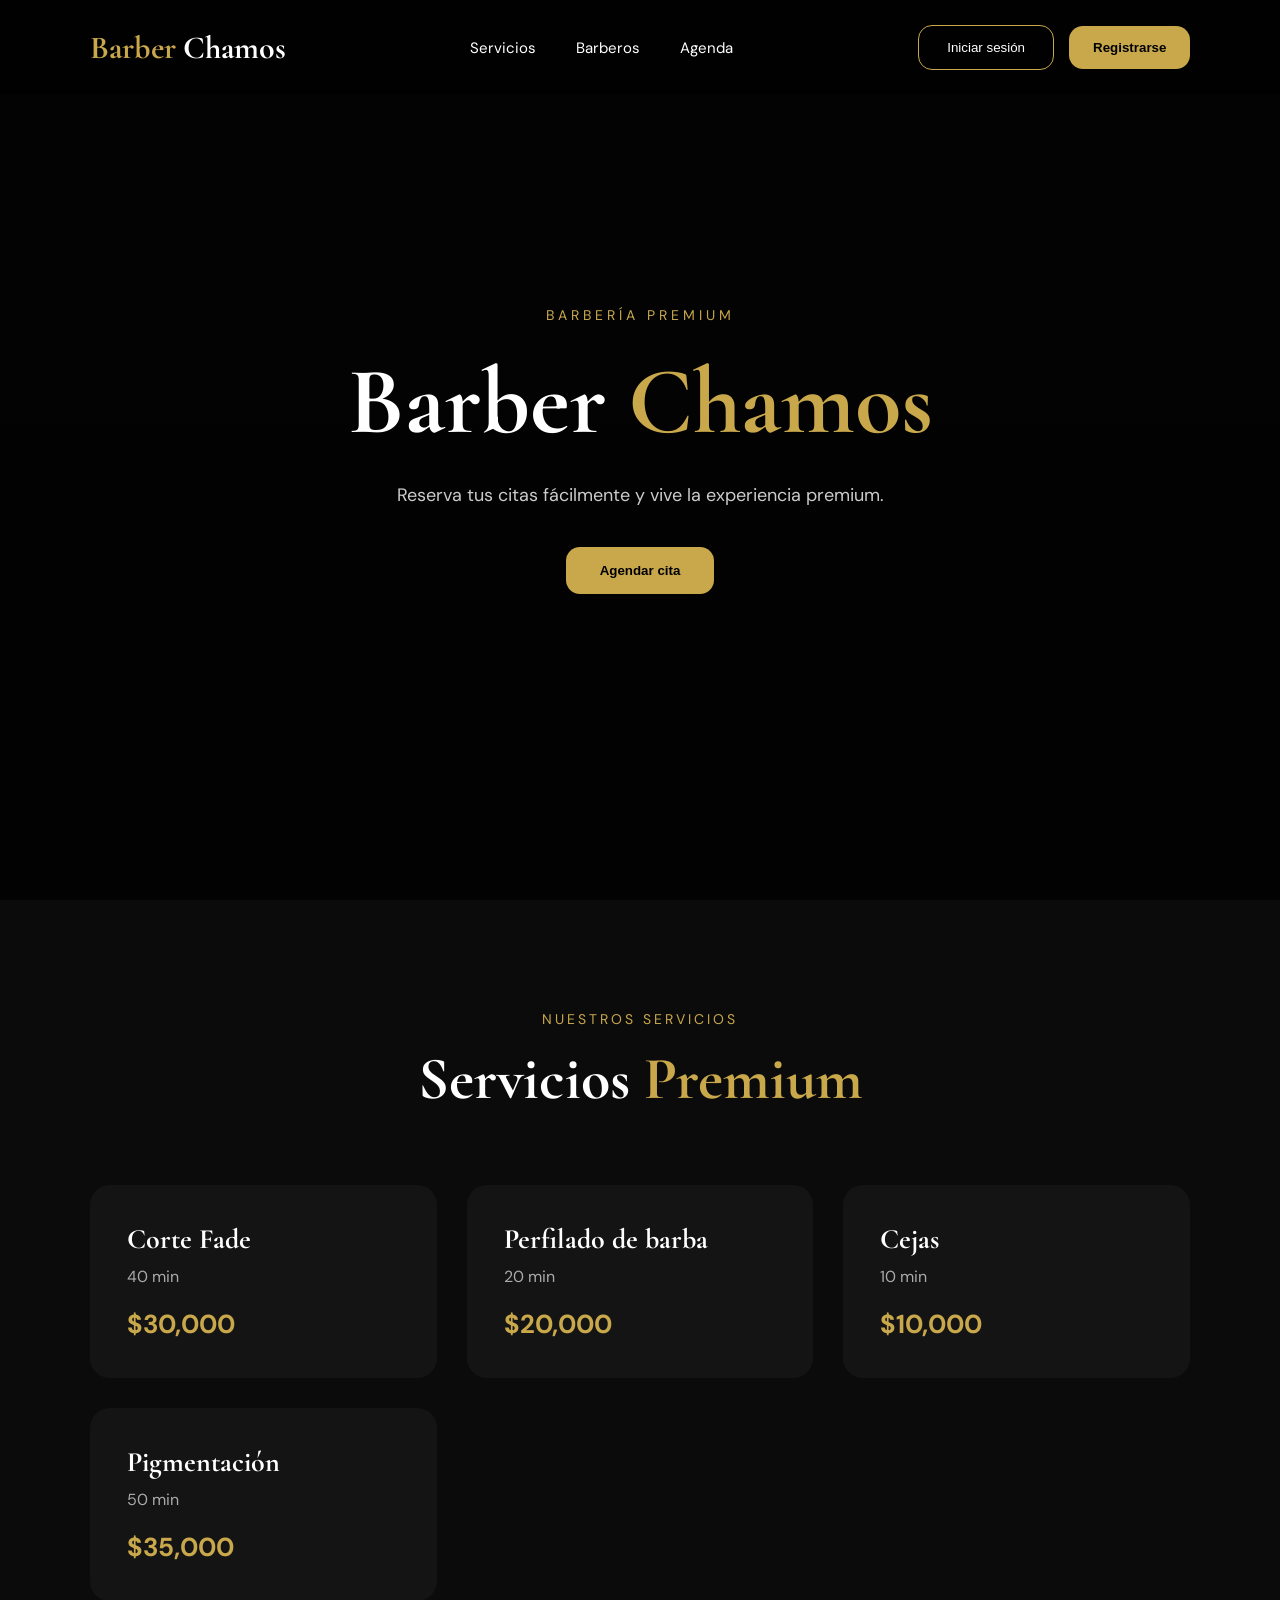
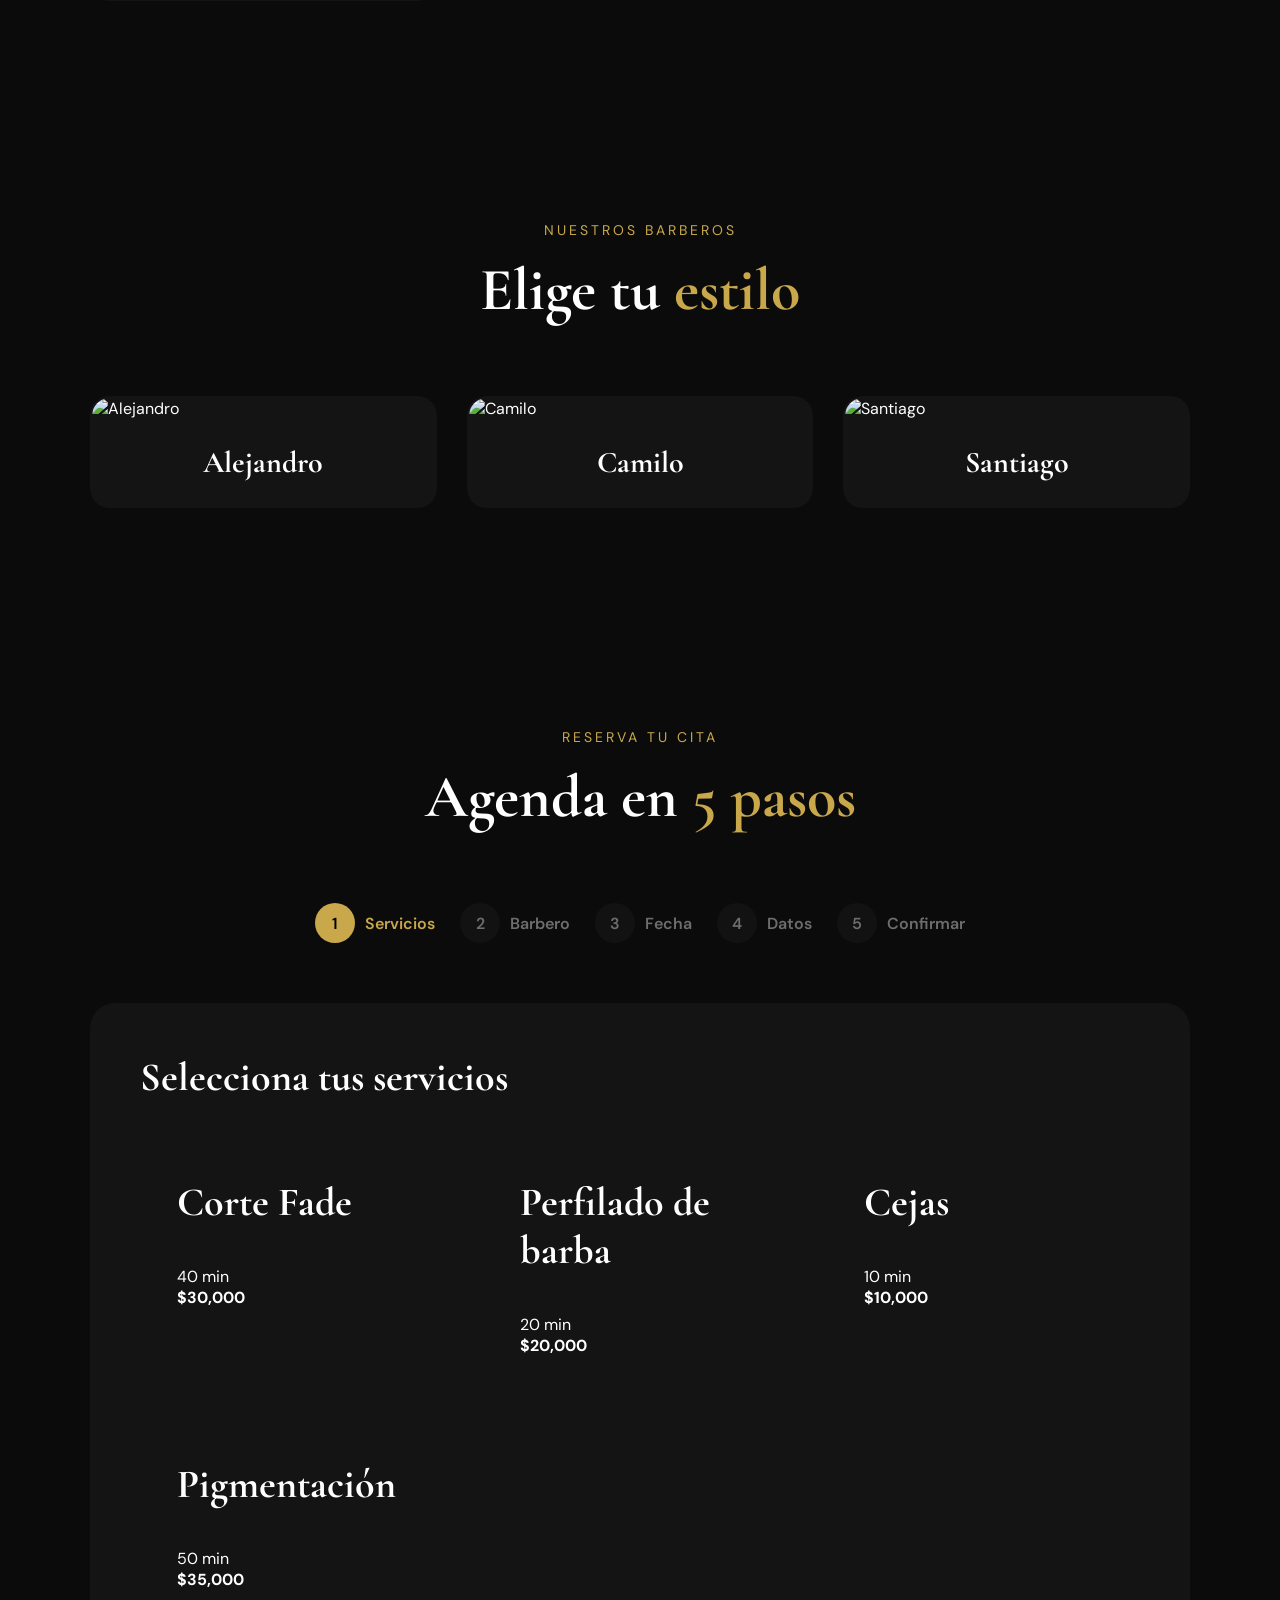
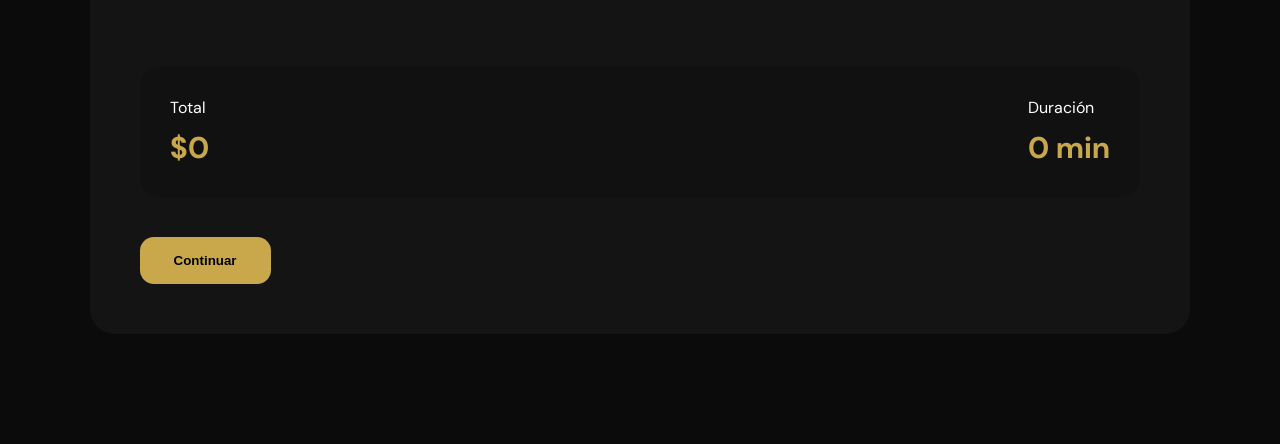
==== index.html @ b544c6a4 "Add files via upload" ====
<!DOCTYPE html>
<html lang="es">

<head>

    <meta charset="UTF-8">
    <meta name="viewport"
    content="width=device-width, initial-scale=1.0">

    <title>Barber Chamos</title>

    <link rel="stylesheet" href="styles.css">

    <link href="https://fonts.googleapis.com/css2?family=Cormorant+Garamond:wght@300;400;500;600&family=DM+Sans:wght@300;400;500;700&display=swap" rel="stylesheet">

</head>

<body>

<!-- HERO -->

<header class="hero">

    <!-- NAVBAR -->

    <nav class="navbar">

        <div class="logo">
            <span>Barber</span> Chamos
        </div>

        <div class="nav-links">

            <a href="#services">
                Servicios
            </a>

            <a href="#barberos">
                Barberos
            </a>

            <a href="#agenda">
                Agenda
            </a>

        </div>

        <!-- BOTONES LOGIN -->

        <div class="nav-auth">

            <button
            class="btn-outline"
            onclick="openLogin()">

                Iniciar sesión

            </button>

            <button
            class="btn-primary nav-register"
            onclick="openLogin(); showRegister();">

                Registrarse

            </button>

        </div>

    </nav>

    <!-- HERO CONTENT -->

    <div class="hero-content">

        <p class="hero-mini">
            BARBERÍA PREMIUM
        </p>

        <h1>
            Barber <span>Chamos</span>
        </h1>

        <p class="hero-text">

            Reserva tus citas fácilmente
            y vive la experiencia premium.

        </p>

        <button
        class="btn-primary"
        onclick="scrollToAgenda()">

            Agendar cita

        </button>

    </div>

</header>

<!-- SERVICIOS -->

<section
class="services-section"
id="services">

    <div class="section-header">

        <p>
            NUESTROS SERVICIOS
        </p>

        <h2>
            Servicios <span>Premium</span>
        </h2>

    </div>

    <div
    class="services-grid"
    id="servicesContainer">

    </div>

</section>

<!-- BARBEROS -->

<section
class="barbers-section"
id="barberos">

    <div class="section-header">

        <p>
            NUESTROS BARBEROS
        </p>

        <h2>
            Elige tu <span>estilo</span>
        </h2>

    </div>

    <div
    class="barbers-grid"
    id="barbersContainer">

    </div>

</section>

<!-- AGENDA -->

<section
class="agenda-section"
id="agenda">

    <div class="section-header">

        <p>
            RESERVA TU CITA
        </p>

        <h2>
            Agenda en <span>5 pasos</span>
        </h2>

    </div>

    <!-- PASOS -->

    <div class="steps-bar">

        <div class="step active">
            <span>1</span>
            Servicios
        </div>

        <div class="step">
            <span>2</span>
            Barbero
        </div>

        <div class="step">
            <span>3</span>
            Fecha
        </div>

        <div class="step">
            <span>4</span>
            Datos
        </div>

        <div class="step">
            <span>5</span>
            Confirmar
        </div>

    </div>

    <div class="agenda-container">

        <!-- PASO 1 -->

        <div
        class="step-panel active"
        id="step1">

            <h3>
                Selecciona tus servicios
            </h3>

            <div
            class="services-grid"
            id="bookingServices">

            </div>

            <div class="booking-summary">

                <div>

                    <p>Total</p>

                    <h4 id="totalPrice">
                        $0
                    </h4>

                </div>

                <div>

                    <p>Duración</p>

                    <h4 id="totalTime">
                        0 min
                    </h4>

                </div>

            </div>

            <button
            class="btn-primary next-btn"
            onclick="nextStep(2)">

                Continuar

            </button>

        </div>

        <!-- PASO 2 -->

        <div
        class="step-panel"
        id="step2">

            <h3>
                Selecciona un barbero
            </h3>

            <div
            class="barbers-grid"
            id="bookingBarbers">

            </div>

            <div class="step-actions">

                <button
                class="btn-outline"
                onclick="prevStep(1)">

                    Volver

                </button>

                <button
                class="btn-primary"
                onclick="nextStep(3)">

                    Continuar

                </button>

            </div>

        </div>

        <!-- PASO 3 -->

        <div
        class="step-panel"
        id="step3">

            <h3>
                Selecciona fecha y hora
            </h3>

            <div class="date-time-container">

                <div class="date-box">

                    <label>
                        Fecha
                    </label>

                    <input
                    type="date"
                    id="appointmentDate">

                </div>

                <div class="time-box">

                    <label>
                        Horarios disponibles
                    </label>

                    <div
                    class="time-grid"
                    id="timeGrid">

                    </div>

                </div>

            </div>

            <div class="step-actions">

                <button
                class="btn-outline"
                onclick="prevStep(2)">

                    Volver

                </button>

                <button
                class="btn-primary"
                onclick="nextStep(4)">

                    Continuar

                </button>

            </div>

        </div>

        <!-- PASO 4 -->

        <div
        class="step-panel"
        id="step4">

            <h3>
                Tus datos
            </h3>

            <div class="form-grid">

                <div class="field">

                    <label>
                        Nombre completo
                    </label>

                    <input
                    type="text"
                    id="clientName">

                </div>

                <div class="field">

                    <label>
                        Correo
                    </label>

                    <input
                    type="email"
                    id="clientEmail">

                </div>

                <div class="field">

                    <label>
                        Teléfono
                    </label>

                    <input
                    type="text"
                    id="clientPhone">

                </div>

            </div>

            <div class="step-actions">

                <button
                class="btn-outline"
                onclick="prevStep(3)">

                    Volver

                </button>

                <button
                class="btn-primary"
                onclick="nextStep(5)">

                    Continuar

                </button>

            </div>

        </div>

        <!-- PASO 5 -->

        <div
        class="step-panel"
        id="step5">

            <h3>
                Confirmar cita
            </h3>

            <div class="summary-box">

                <div class="summary-item">

                    <span>Servicios</span>

                    <strong id="summaryServices">

                    </strong>

                </div>

                <div class="summary-item">

                    <span>Barbero</span>

                    <strong id="summaryBarber">

                    </strong>

                </div>

                <div class="summary-item">

                    <span>Fecha</span>

                    <strong id="summaryDate">

                    </strong>

                </div>

                <div class="summary-item">

                    <span>Hora</span>

                    <strong id="summaryTime">

                    </strong>

                </div>

                <div class="summary-item">

                    <span>Total</span>

                    <strong id="summaryTotal">

                    </strong>

                </div>

                <div class="summary-item">

                    <span>Duración total</span>

                    <strong id="summaryDuration">

                    </strong>

                </div>

            </div>

            <div class="step-actions">

                <button
                class="btn-outline"
                onclick="prevStep(4)">

                    Volver

                </button>

                <button
                class="btn-primary"
                onclick="confirmAppointment()">

                    Confirmar cita

                </button>

            </div>

        </div>

    </div>

</section>

<!-- MODAL LOGIN -->

<div
class="modal"
id="loginModal">

    <div class="modal-content auth-modal">

        <div class="modal-header">

            <h3 id="modalTitle">
                Iniciar sesión
            </h3>

            <button onclick="closeLogin()">
                ✕
            </button>

        </div>

        <div class="modal-body">

            <!-- LOGIN -->

            <div id="loginForm">

                <div class="field">

                    <label>
                        Correo
                    </label>

                    <input
                    type="email"
                    id="loginEmail">

                </div>

                <div class="field">

                    <label>
                        Contraseña
                    </label>

                    <input
                    type="password"
                    id="loginPassword">

                </div>

                <button
                class="btn-primary full"
                onclick="login()">

                    Ingresar

                </button>

                <p class="register-text">

                    ¿No tienes cuenta?

                    <span onclick="showRegister()">
                        Registrarse
                    </span>

                </p>

            </div>

            <!-- REGISTER -->

            <div
            id="registerForm"
            style="display:none;">

                <div class="field">

                    <label>
                        Nombre completo
                    </label>

                    <input
                    type="text"
                    id="registerName">

                </div>

                <div class="field">

                    <label>
                        Correo
                    </label>

                    <input
                    type="email"
                    id="registerEmail">

                </div>

                <div class="field">

                    <label>
                        Teléfono
                    </label>

                    <input
                    type="text"
                    id="registerPhone">

                </div>

                <div class="field">

                    <label>
                        Contraseña
                    </label>

                    <input
                    type="password"
                    id="registerPassword">

                </div>

                <button
                class="btn-primary full"
                onclick="register()">

                    Registrarme

                </button>

                <p class="register-text">

                    ¿Ya tienes cuenta?

                    <span onclick="showLogin()">
                        Iniciar sesión
                    </span>

                </p>

            </div>

        </div>

    </div>

</div>

<!-- ALERTA -->

<div
class="custom-alert"
id="customAlert">

</div>

<!-- SCRIPTS -->

<script src="storage.js"></script>
<script src="app.js"></script>
<script src="auth.js"></script>
<script src="citas.js"></script>

</body>
</html>
---- styles.css ----
/* =========================
   RESET
========================= */

*{
    margin:0;
    padding:0;
    box-sizing:border-box;
}

html{
    scroll-behavior:smooth;
}

body{

    background:#0B0B0B;
    color:white;

    font-family:'DM Sans',sans-serif;

    overflow-x:hidden;

}

/* =========================
   VARIABLES
========================= */

:root{

    --gold:#C9A84C;
    --black:#0B0B0B;
    --dark:#141414;
    --gray:#999;
    --white:#FFF;

}

/* =========================
   NAVBAR
========================= */

.navbar{

    width:100%;

    display:flex;
    align-items:center;
    justify-content:space-between;

    padding:25px 7%;

    position:fixed;
    top:0;

    z-index:999;

    background:rgba(0,0,0,.5);

    backdrop-filter:blur(10px);

}

.logo{

    font-size:32px;
    font-weight:700;

    font-family:
    'Cormorant Garamond',serif;

}

.logo span{
    color:var(--gold);
}

.nav-links{

    display:flex;
    gap:40px;

}

.nav-links a{

    text-decoration:none;
    color:white;

    transition:.3s;

    font-size:15px;

}

.nav-links a:hover{
    color:var(--gold);
}

.nav-auth{

    display:flex;
    align-items:center;
    gap:15px;

}

/* =========================
   HERO
========================= */

.hero{

    min-height:100vh;

    background:
    linear-gradient(
        rgba(0,0,0,.75),
        rgba(0,0,0,.8)
    ),
    url("https://images.unsplash.com/photo-1622286342621-4bd786c2447c?q=80&w=1600");

    background-size:cover;
    background-position:center;

    display:flex;
    align-items:center;
    justify-content:center;

    text-align:center;

    padding:120px 7%;

}

.hero-content{

    max-width:800px;

}

.hero-mini{

    letter-spacing:4px;

    color:var(--gold);

    margin-bottom:20px;

    font-size:14px;

}

.hero h1{

    font-size:95px;

    font-family:
    'Cormorant Garamond',serif;

    margin-bottom:20px;

}

.hero h1 span{
    color:var(--gold);
}

.hero-text{

    font-size:18px;

    color:#CCC;

    line-height:1.8;

    margin-bottom:35px;

}

/* =========================
   BOTONES
========================= */

.btn-primary{

    background:var(--gold);
    color:black;

    border:none;

    padding:16px 34px;

    border-radius:14px;

    cursor:pointer;

    font-weight:700;

    transition:.3s;

}

.btn-primary:hover{

    transform:translateY(-4px);

}

.btn-outline{

    background:transparent;

    color:white;

    border:1px solid var(--gold);

    padding:14px 28px;

    border-radius:14px;

    cursor:pointer;

    transition:.3s;

}

.btn-outline:hover{

    background:var(--gold);
    color:black;

}

.nav-register{

    padding:14px 24px;

}

.full{
    width:100%;
}

/* =========================
   SECCIONES
========================= */

section{

    padding:110px 7%;

}

.section-header{

    text-align:center;

    margin-bottom:70px;

}

.section-header p{

    color:var(--gold);

    letter-spacing:3px;

    margin-bottom:15px;

    font-size:14px;

}

.section-header h2{

    font-size:60px;

    font-family:
    'Cormorant Garamond',serif;

}

.section-header span{
    color:var(--gold);
}

/* =========================
   SERVICIOS
========================= */

.services-grid{

    display:grid;

    grid-template-columns:
    repeat(auto-fit,minmax(260px,1fr));

    gap:30px;

}

.service-card{

    position:relative;

    background:var(--dark);

    padding:35px;

    border-radius:20px;

    transition:.3s;

    border:2px solid transparent;

    cursor:pointer;

}

.service-card:hover{

    transform:translateY(-8px);

    border-color:var(--gold);

}

/* SERVICIO SELECCIONADO */

.service-card.selected{

    border:4px solid #FFD700 !important;

    background:#2a2415 !important;

    transform:
    translateY(-8px)
    scale(1.03);

    box-shadow:
    0 0 25px rgba(255,215,0,.7);

}

/* TEXTO VISUAL */

.service-card.selected::before{

    content:"SELECCIONADO";

    position:absolute;

    top:15px;
    right:15px;

    background:#FFD700;

    color:black;

    padding:8px 14px;

    border-radius:30px;

    font-size:11px;

    font-weight:700;

    letter-spacing:1px;

}

.service-card h3{

    font-size:28px;

    margin-bottom:10px;

    font-family:
    'Cormorant Garamond',serif;

}

.service-card p{

    color:#AAA;

    margin-bottom:20px;

}

.service-card h4{

    color:var(--gold);

    font-size:26px;

}

/* =========================
   BARBEROS
========================= */

.barbers-grid{

    display:grid;

    grid-template-columns:
    repeat(auto-fit,minmax(260px,1fr));

    gap:30px;

}

.barber-card{

    position:relative;

    background:var(--dark);

    border-radius:20px;

    overflow:hidden;

    cursor:pointer;

    transition:.3s;

    border:2px solid transparent;

}

.barber-card:hover{

    transform:translateY(-8px);

    border-color:var(--gold);

}

.barber-card.selected{

    border:4px solid #FFD700;

    transform:
    translateY(-8px)
    scale(1.03);

    box-shadow:
    0 0 25px rgba(255,215,0,.6);

}

.barber-card.selected::before{

    content:"BARBERO";

    position:absolute;

    top:15px;
    right:15px;

    background:#FFD700;

    color:black;

    padding:8px 14px;

    border-radius:30px;

    font-size:11px;

    font-weight:700;

}

.barber-card img{

    width:100%;
    height:320px;

    object-fit:cover;

}

.barber-card h3{

    padding:25px;

    text-align:center;

    font-size:30px;

    font-family:
    'Cormorant Garamond',serif;

}

/* =========================
   PASOS
========================= */

.steps-bar{

    display:flex;
    justify-content:center;
    gap:25px;

    flex-wrap:wrap;

    margin-bottom:60px;

}

.step{

    display:flex;
    align-items:center;
    gap:10px;

    opacity:.4;

    transition:.3s;

    font-weight:600;

}

.step.active{

    opacity:1;

    color:var(--gold);

}

.step span{

    width:40px;
    height:40px;

    border-radius:50%;

    background:#1d1d1d;

    display:flex;
    align-items:center;
    justify-content:center;

    transition:.3s;

}

.step.active span{

    background:var(--gold);
    color:black;

}

/* =========================
   STEP PANEL
========================= */

.step-panel{

    display:none;

    background:var(--dark);

    padding:50px;

    border-radius:25px;

}

.step-panel.active{
    display:block;
}

.step-panel h3{

    font-size:40px;

    margin-bottom:40px;

    font-family:
    'Cormorant Garamond',serif;

}

/* =========================
   RESUMEN
========================= */

.booking-summary{

    margin-top:40px;

    background:#111;

    padding:30px;

    border-radius:20px;

    display:flex;
    justify-content:space-between;

}

.booking-summary h4{

    color:var(--gold);

    font-size:30px;

    margin-top:10px;

}

/* =========================
   FECHA Y HORARIOS
========================= */

.date-time-container{

    display:grid;

    grid-template-columns:
    1fr 2fr;

    gap:40px;

}

.date-box,
.time-box{

    background:#111;

    padding:30px;

    border-radius:20px;

}

.date-box label,
.time-box label{

    font-size:18px;

    font-weight:600;

}

.date-box input{

    width:100%;

    margin-top:20px;

    padding:18px;

    background:#1d1d1d;

    border:none;

    border-radius:14px;

    color:white;

    font-size:16px;

}

.time-grid{

    display:grid;

    grid-template-columns:
    repeat(auto-fit,minmax(120px,1fr));

    gap:15px;

    margin-top:20px;

}

.time-slot{

    background:#1d1d1d;

    padding:18px;

    border-radius:14px;

    text-align:center;

    cursor:pointer;

    transition:.3s;

    border:1px solid #333;

    font-weight:600;

}

.time-slot:hover{

    border-color:var(--gold);

}

.time-slot.active{

    background:var(--gold);

    color:black;

}

/* =========================
   FORMULARIOS
========================= */

.form-grid{

    display:grid;

    grid-template-columns:
    repeat(auto-fit,minmax(250px,1fr));

    gap:25px;

}

.field{

    display:flex;
    flex-direction:column;

}

.field label{

    margin-bottom:12px;

    font-weight:600;

}

.field input{

    padding:18px;

    border:none;

    border-radius:14px;

    background:#1d1d1d;

    color:white;

    font-size:16px;

}

/* =========================
   BOTONES PASOS
========================= */

.step-actions{

    margin-top:40px;

    display:flex;
    justify-content:space-between;

}

.next-btn{
    margin-top:40px;
}

/* =========================
   RESUMEN FINAL
========================= */

.summary-box{

    background:#111;

    border-radius:20px;

    padding:40px;

}

.summary-item{

    display:flex;
    justify-content:space-between;

    padding:20px 0;

    border-bottom:1px solid #222;

}

.summary-item strong{

    color:var(--gold);

}

/* =========================
   MODAL
========================= */

.modal{

    position:fixed;

    inset:0;

    background:rgba(0,0,0,.7);

    display:none;

    align-items:center;
    justify-content:center;

    z-index:99999;

}

.modal-content{

    width:100%;
    max-width:500px;

    background:#111;

    border-radius:24px;

    padding:40px;

}

.modal-header{

    display:flex;
    justify-content:space-between;
    align-items:center;

    margin-bottom:30px;

}

.modal-header h3{

    font-size:40px;

    font-family:
    'Cormorant Garamond',serif;

}

.modal-header button{

    background:none;
    border:none;

    color:white;

    font-size:26px;

    cursor:pointer;

}

.register-text{

    margin-top:20px;

    text-align:center;

    color:#AAA;

}

.register-text span{

    color:var(--gold);

    cursor:pointer;

    font-weight:700;

}

/* =========================
   ALERTA
========================= */

.custom-alert{

    position:fixed;

    top:30px;
    right:30px;

    background:var(--gold);
    color:black;

    padding:18px 30px;

    border-radius:14px;

    font-weight:700;

    opacity:0;

    transform:translateY(-20px);

    transition:.4s;

    z-index:999999;

    pointer-events:none;

}

.custom-alert.show{

    opacity:1;

    transform:translateY(0);

}

/* =========================
   RESPONSIVE
========================= */

@media(max-width:900px){

    .navbar{

        flex-direction:column;
        gap:20px;

    }

    .hero h1{

        font-size:65px;

    }

    .section-header h2{

        font-size:45px;

    }

    .date-time-container{

        grid-template-columns:1fr;

    }

    .step-actions{

        flex-direction:column;

        gap:20px;

    }

}

@media(max-width:600px){

    .hero h1{

        font-size:50px;

    }

    .nav-links{

        gap:20px;

        flex-wrap:wrap;

        justify-content:center;

    }

    .modal-content{

        margin:20px;

    }

}
/* =========================
   CARDS AGENDA
========================= */

.booking-service-card,
.booking-barber-card{

    position:relative;

    background:var(--dark);

    padding:35px;

    border-radius:20px;

    transition:.3s;

    border:2px solid transparent;

    cursor:pointer;

}

.booking-service-card:hover,
.booking-barber-card:hover{

    transform:translateY(-8px);

    border-color:var(--gold);

}

/* =========================
   SERVICIO SELECCIONADO
========================= */

.booking-service-card.selected{

    border:4px solid #FFD700;

    background:#2a2415;

    box-shadow:
    0 0 25px rgba(255,215,0,.5);

}

.booking-service-card.selected::before{

    content:"✓";

    position:absolute;

    top:15px;
    right:15px;

    width:35px;
    height:35px;

    border-radius:50%;

    background:#FFD700;

    color:black;

    display:flex;
    align-items:center;
    justify-content:center;

    font-weight:900;

}

/* =========================
   BARBERO SELECCIONADO
========================= */

.booking-barber-card.selected{

    border:4px solid #FFD700;

    box-shadow:
    0 0 25px rgba(255,215,0,.5);

}

.booking-barber-card.selected::before{

    content:"✓";

    position:absolute;

    top:15px;
    right:15px;

    width:35px;
    height:35px;

    border-radius:50%;

    background:#FFD700;

    color:black;

    display:flex;
    align-items:center;
    justify-content:center;

    font-weight:900;

}

.booking-barber-card img{

    width:100%;
    height:320px;

    object-fit:cover;

    border-radius:15px;

}

.booking-barber-card h3{

    margin-top:20px;

    text-align:center;

}
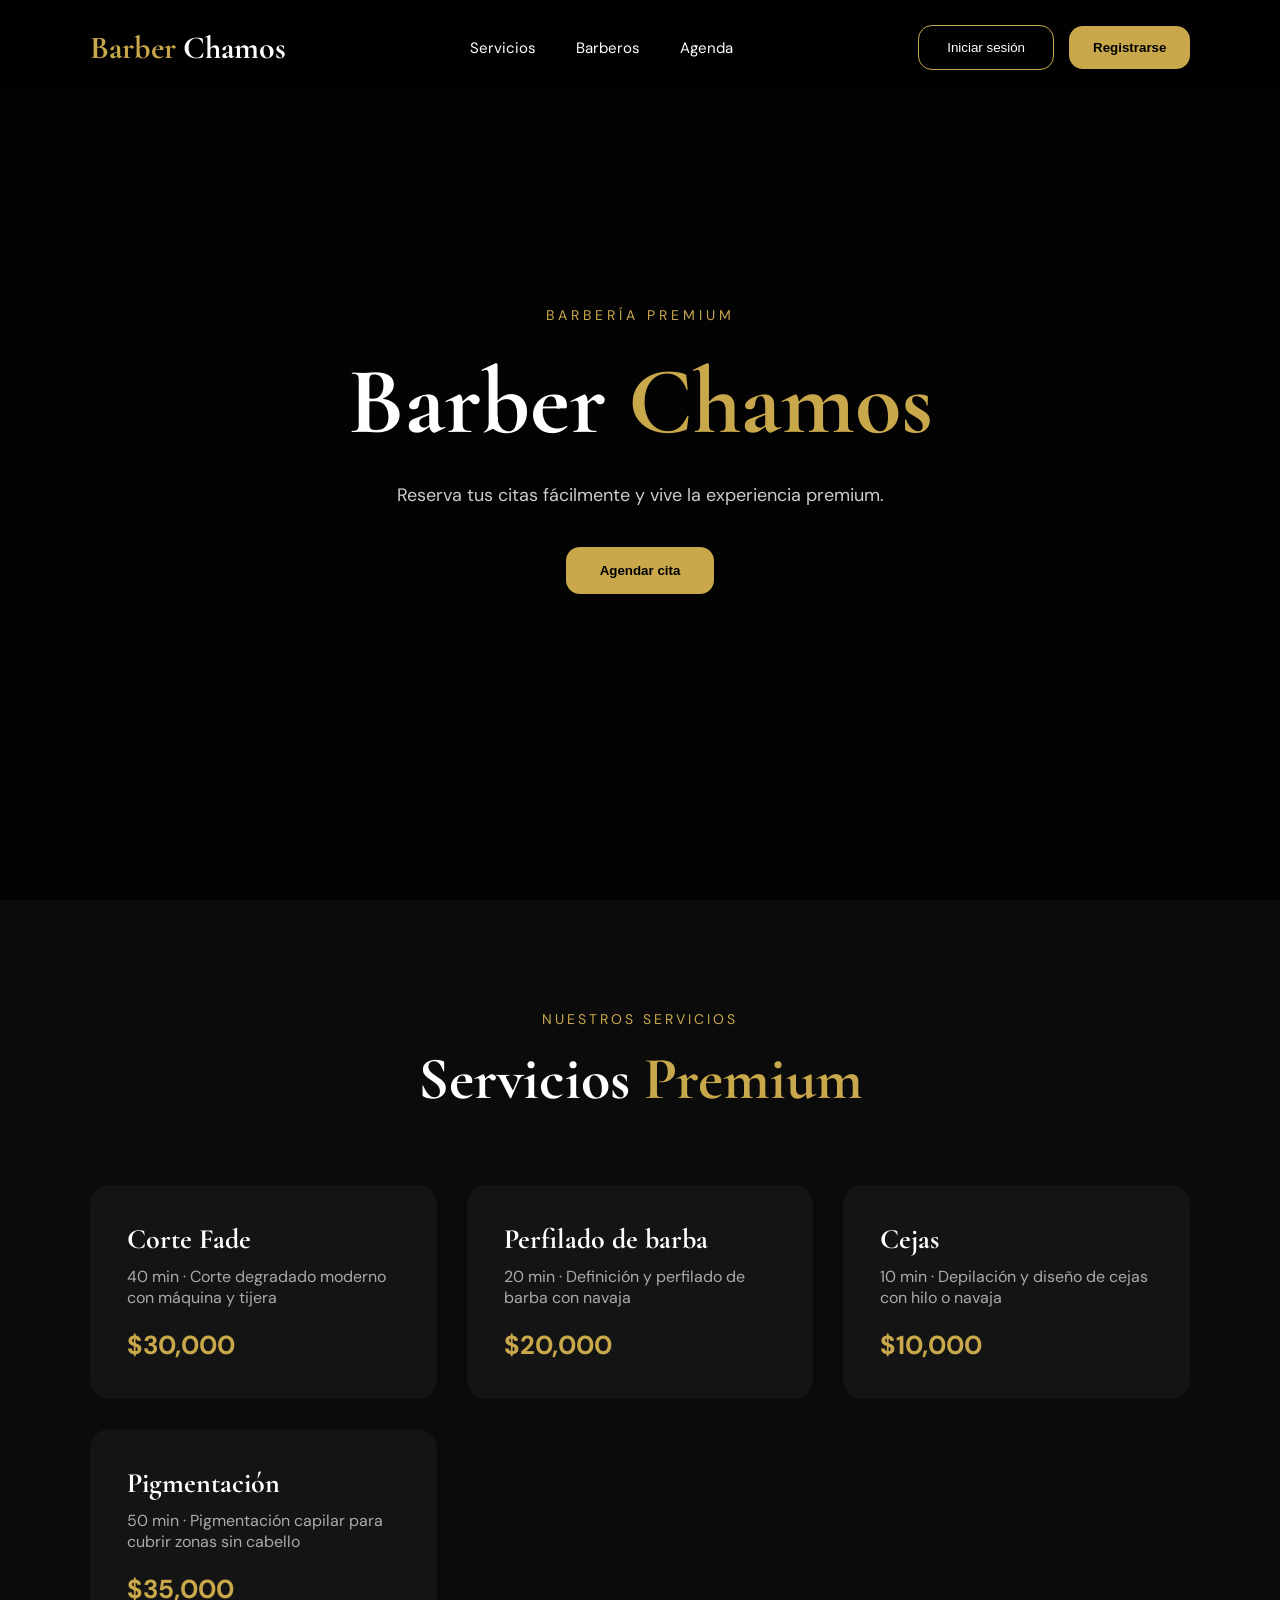
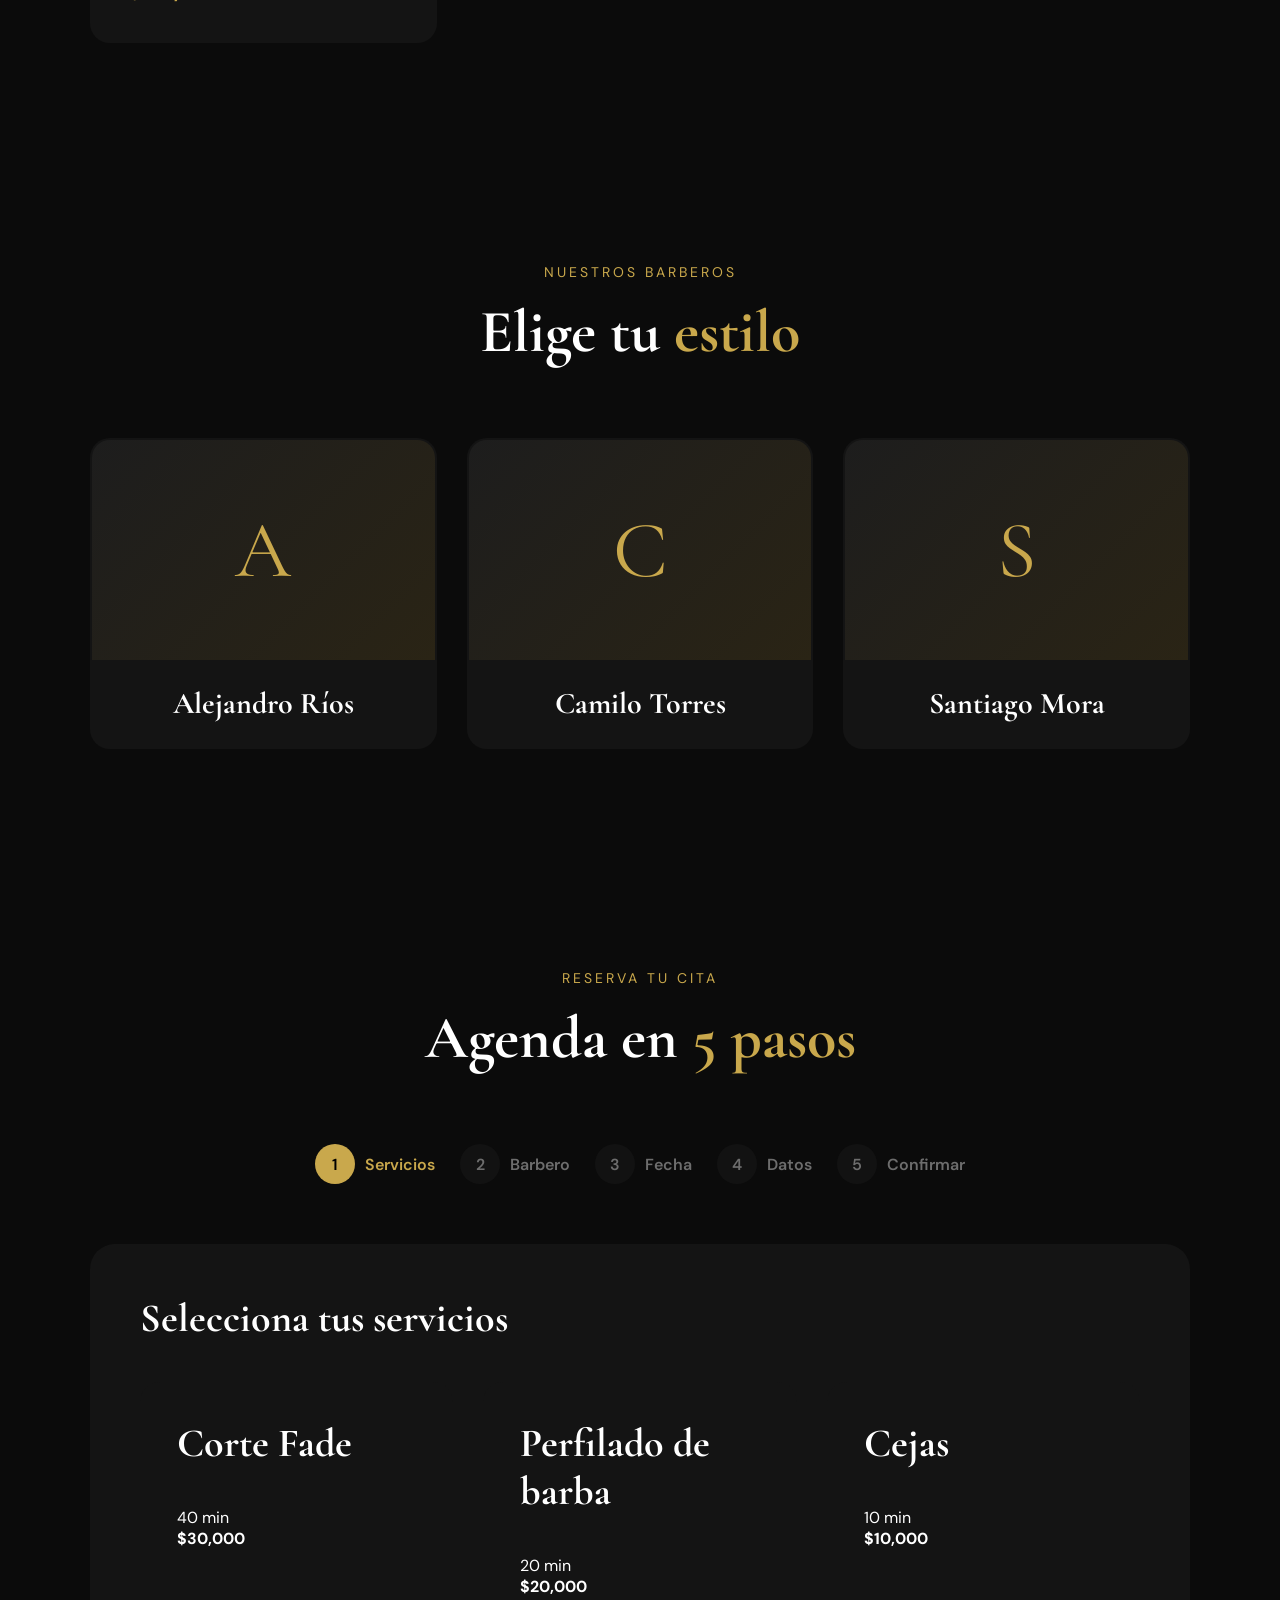
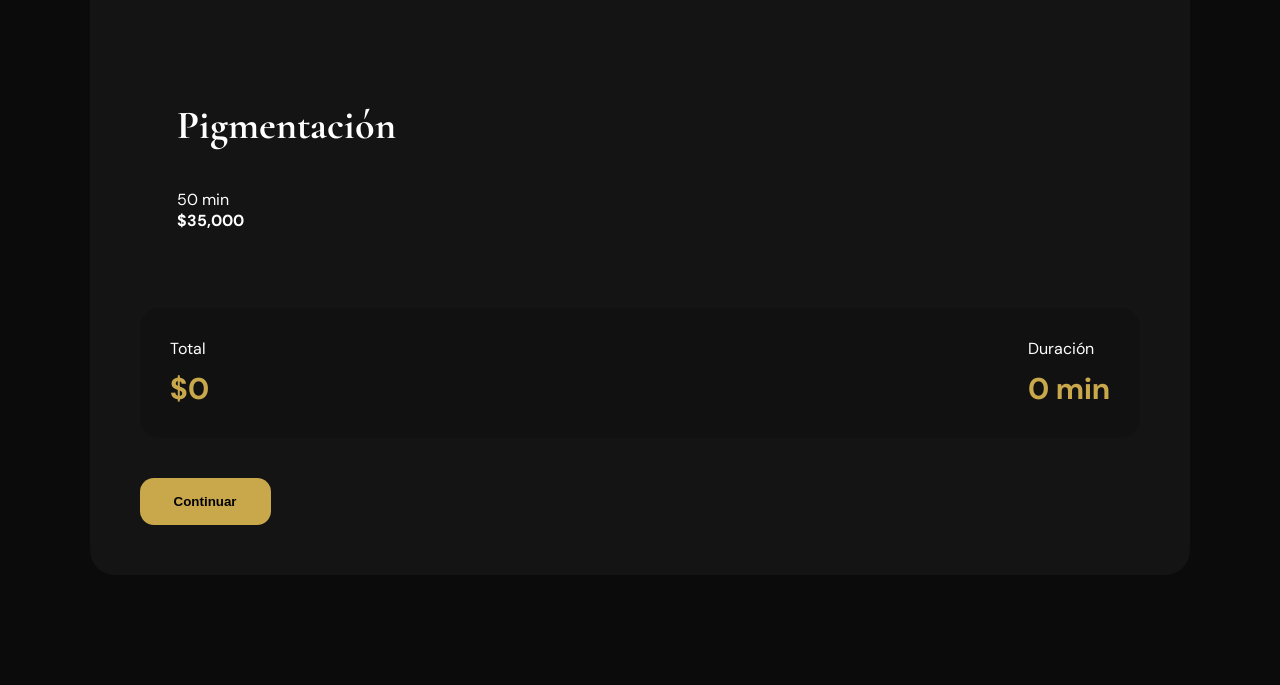
==== commit 4d8a1d6c: "Add files via upload" ====
--- a/index.html
+++ b/index.html
@@ -1,694 +1,430 @@
 <!DOCTYPE html>
 <html lang="es">
-
 <head>
-
     <meta charset="UTF-8">
     <meta name="viewport"
     content="width=device-width, initial-scale=1.0">
-
     <title>Barber Chamos</title>
-
     <link rel="stylesheet" href="styles.css">
-
     <link href="https://fonts.googleapis.com/css2?family=Cormorant+Garamond:wght@300;400;500;600&family=DM+Sans:wght@300;400;500;700&display=swap" rel="stylesheet">
-
 </head>
-
 <body>
-
-<!-- HERO -->
-
 <header class="hero">
-
-    <!-- NAVBAR -->
-
     <nav class="navbar">
-
         <div class="logo">
             <span>Barber</span> Chamos
         </div>
-
         <div class="nav-links">
-
             <a href="#services">
                 Servicios
             </a>
-
             <a href="#barberos">
                 Barberos
             </a>
-
             <a href="#agenda">
                 Agenda
             </a>
-
-        </div>
-
-        <!-- BOTONES LOGIN -->
-
+        </div>
         <div class="nav-auth">
-
             <button
             class="btn-outline"
             onclick="openLogin()">
-
                 Iniciar sesión
-
             </button>
-
             <button
             class="btn-primary nav-register"
             onclick="openLogin(); showRegister();">
-
                 Registrarse
-
             </button>
-
-        </div>
-
+        </div>
     </nav>
-
-    <!-- HERO CONTENT -->
-
     <div class="hero-content">
-
         <p class="hero-mini">
             BARBERÍA PREMIUM
         </p>
-
         <h1>
             Barber <span>Chamos</span>
         </h1>
-
         <p class="hero-text">
-
             Reserva tus citas fácilmente
             y vive la experiencia premium.
-
         </p>
-
         <button
         class="btn-primary"
         onclick="scrollToAgenda()">
-
             Agendar cita
-
         </button>
-
-    </div>
-
+    </div>
 </header>
-
-<!-- SERVICIOS -->
-
 <section
 class="services-section"
 id="services">
-
     <div class="section-header">
-
         <p>
             NUESTROS SERVICIOS
         </p>
-
         <h2>
             Servicios <span>Premium</span>
         </h2>
-
-    </div>
-
+    </div>
     <div
     class="services-grid"
     id="servicesContainer">
-
-    </div>
-
+    </div>
 </section>
-
-<!-- BARBEROS -->
-
 <section
 class="barbers-section"
 id="barberos">
-
     <div class="section-header">
-
         <p>
             NUESTROS BARBEROS
         </p>
-
         <h2>
             Elige tu <span>estilo</span>
         </h2>
-
-    </div>
-
+    </div>
     <div
     class="barbers-grid"
     id="barbersContainer">
-
-    </div>
-
+    </div>
 </section>
-
-<!-- AGENDA -->
-
 <section
 class="agenda-section"
 id="agenda">
-
     <div class="section-header">
-
         <p>
             RESERVA TU CITA
         </p>
-
         <h2>
             Agenda en <span>5 pasos</span>
         </h2>
-
-    </div>
-
-    <!-- PASOS -->
-
+    </div>
     <div class="steps-bar">
-
         <div class="step active">
             <span>1</span>
             Servicios
         </div>
-
         <div class="step">
             <span>2</span>
             Barbero
         </div>
-
         <div class="step">
             <span>3</span>
             Fecha
         </div>
-
         <div class="step">
             <span>4</span>
             Datos
         </div>
-
         <div class="step">
             <span>5</span>
             Confirmar
         </div>
-
-    </div>
-
+    </div>
     <div class="agenda-container">
-
-        <!-- PASO 1 -->
-
         <div
         class="step-panel active"
         id="step1">
-
             <h3>
                 Selecciona tus servicios
             </h3>
-
             <div
             class="services-grid"
             id="bookingServices">
-
-            </div>
-
+            </div>
             <div class="booking-summary">
-
                 <div>
-
                     <p>Total</p>
-
                     <h4 id="totalPrice">
                         $0
                     </h4>
-
-                </div>
-
+                </div>
                 <div>
-
                     <p>Duración</p>
-
                     <h4 id="totalTime">
                         0 min
                     </h4>
-
-                </div>
-
-            </div>
-
+                </div>
+            </div>
             <button
             class="btn-primary next-btn"
             onclick="nextStep(2)">
-
                 Continuar
-
             </button>
-
-        </div>
-
-        <!-- PASO 2 -->
-
+        </div>
         <div
         class="step-panel"
         id="step2">
-
             <h3>
                 Selecciona un barbero
             </h3>
-
             <div
             class="barbers-grid"
             id="bookingBarbers">
-
-            </div>
-
+            </div>
             <div class="step-actions">
-
                 <button
                 class="btn-outline"
                 onclick="prevStep(1)">
-
                     Volver
-
-                </button>
-
+                </button>
                 <button
                 class="btn-primary"
                 onclick="nextStep(3)">
-
                     Continuar
-
-                </button>
-
-            </div>
-
-        </div>
-
-        <!-- PASO 3 -->
-
+                </button>
+            </div>
+        </div>
         <div
         class="step-panel"
         id="step3">
-
             <h3>
                 Selecciona fecha y hora
             </h3>
-
             <div class="date-time-container">
-
                 <div class="date-box">
-
                     <label>
                         Fecha
                     </label>
-
                     <input
                     type="date"
-                    id="appointmentDate">
-
-                </div>
-
+                    id="appointmentDate" onchange="refreshTimeSlots()">
+                </div>
                 <div class="time-box">
-
                     <label>
                         Horarios disponibles
                     </label>
-
                     <div
                     class="time-grid"
                     id="timeGrid">
-
                     </div>
-
-                </div>
-
-            </div>
-
+                </div>
+            </div>
             <div class="step-actions">
-
                 <button
                 class="btn-outline"
                 onclick="prevStep(2)">
-
                     Volver
-
-                </button>
-
+                </button>
                 <button
                 class="btn-primary"
                 onclick="nextStep(4)">
-
                     Continuar
-
-                </button>
-
-            </div>
-
-        </div>
-
-        <!-- PASO 4 -->
-
+                </button>
+            </div>
+        </div>
         <div
         class="step-panel"
         id="step4">
-
             <h3>
                 Tus datos
             </h3>
-
             <div class="form-grid">
-
-                <div class="field">
-
+                <div class="field">
                     <label>
                         Nombre completo
                     </label>
-
                     <input
                     type="text"
                     id="clientName">
-
-                </div>
-
-                <div class="field">
-
+                </div>
+                <div class="field">
                     <label>
                         Correo
                     </label>
-
                     <input
                     type="email"
                     id="clientEmail">
-
-                </div>
-
-                <div class="field">
-
+                </div>
+                <div class="field">
                     <label>
                         Teléfono
                     </label>
-
                     <input
                     type="text"
                     id="clientPhone">
-
-                </div>
-
-            </div>
-
+                </div>
+            </div>
             <div class="step-actions">
-
                 <button
                 class="btn-outline"
                 onclick="prevStep(3)">
-
                     Volver
-
-                </button>
-
+                </button>
                 <button
                 class="btn-primary"
                 onclick="nextStep(5)">
-
                     Continuar
-
-                </button>
-
-            </div>
-
-        </div>
-
-        <!-- PASO 5 -->
-
+                </button>
+            </div>
+        </div>
         <div
         class="step-panel"
         id="step5">
-
             <h3>
                 Confirmar cita
             </h3>
-
             <div class="summary-box">
-
-                <div class="summary-item">
-
+                <div class="summary-item">
                     <span>Servicios</span>
-
                     <strong id="summaryServices">
-
-                    </strong>
-
-                </div>
-
-                <div class="summary-item">
-
+                    </strong>
+                </div>
+                <div class="summary-item">
                     <span>Barbero</span>
-
                     <strong id="summaryBarber">
-
-                    </strong>
-
-                </div>
-
-                <div class="summary-item">
-
+                    </strong>
+                </div>
+                <div class="summary-item">
                     <span>Fecha</span>
-
                     <strong id="summaryDate">
-
-                    </strong>
-
-                </div>
-
-                <div class="summary-item">
-
+                    </strong>
+                </div>
+                <div class="summary-item">
                     <span>Hora</span>
-
                     <strong id="summaryTime">
-
-                    </strong>
-
-                </div>
-
-                <div class="summary-item">
-
+                    </strong>
+                </div>
+                <div class="summary-item">
                     <span>Total</span>
-
                     <strong id="summaryTotal">
-
-                    </strong>
-
-                </div>
-
-                <div class="summary-item">
-
+                    </strong>
+                </div>
+                <div class="summary-item">
                     <span>Duración total</span>
-
                     <strong id="summaryDuration">
-
-                    </strong>
-
-                </div>
-
-            </div>
-
+                    </strong>
+                </div>
+            </div>
             <div class="step-actions">
-
                 <button
                 class="btn-outline"
                 onclick="prevStep(4)">
-
                     Volver
-
-                </button>
-
+                </button>
                 <button
                 class="btn-primary"
                 onclick="confirmAppointment()">
-
                     Confirmar cita
-
-                </button>
-
-            </div>
-
-        </div>
-
-    </div>
-
+                </button>
+            </div>
+        </div>
+    </div>
 </section>
-
-<!-- MODAL LOGIN -->
-
 <div
 class="modal"
 id="loginModal">
-
     <div class="modal-content auth-modal">
-
         <div class="modal-header">
-
             <h3 id="modalTitle">
                 Iniciar sesión
             </h3>
-
             <button onclick="closeLogin()">
                 ✕
             </button>
-
-        </div>
-
+        </div>
         <div class="modal-body">
-
-            <!-- LOGIN -->
-
             <div id="loginForm">
-
-                <div class="field">
-
+                <div class="field">
                     <label>
                         Correo
                     </label>
-
                     <input
                     type="email"
                     id="loginEmail">
-
-                </div>
-
-                <div class="field">
-
+                </div>
+                <div class="field">
                     <label>
                         Contraseña
                     </label>
-
                     <input
                     type="password"
                     id="loginPassword">
-
-                </div>
-
+                </div>
                 <button
                 class="btn-primary full"
                 onclick="login()">
-
                     Ingresar
-
-                </button>
-
+                </button>
                 <p class="register-text">
-
                     ¿No tienes cuenta?
-
                     <span onclick="showRegister()">
                         Registrarse
                     </span>
-
                 </p>
-
-            </div>
-
-            <!-- REGISTER -->
-
+            </div>
             <div
             id="registerForm"
             style="display:none;">
-
-                <div class="field">
-
+                <div class="field">
                     <label>
                         Nombre completo
                     </label>
-
                     <input
                     type="text"
                     id="registerName">
-
-                </div>
-
-                <div class="field">
-
+                </div>
+                <div class="field">
                     <label>
                         Correo
                     </label>
-
                     <input
                     type="email"
                     id="registerEmail">
-
-                </div>
-
-                <div class="field">
-
+                </div>
+                <div class="field">
                     <label>
                         Teléfono
                     </label>
-
                     <input
                     type="text"
                     id="registerPhone">
-
-                </div>
-
-                <div class="field">
-
+                </div>
+                <div class="field">
                     <label>
                         Contraseña
                     </label>
-
                     <input
                     type="password"
                     id="registerPassword">
-
-                </div>
-
+                </div>
                 <button
                 class="btn-primary full"
                 onclick="register()">
-
                     Registrarme
-
-                </button>
-
+                </button>
                 <p class="register-text">
-
                     ¿Ya tienes cuenta?
-
                     <span onclick="showLogin()">
                         Iniciar sesión
                     </span>
-
                 </p>
-
-            </div>
-
-        </div>
-
-    </div>
-
+            </div>
+        </div>
+    </div>
 </div>
-
-<!-- ALERTA -->
-
-<div
-class="custom-alert"
-id="customAlert">
-
+<div class="custom-alert" id="customAlert"></div>
+<div id="confirmModal">
+  <div class="modal-content" style="max-width:400px;text-align:center;padding:40px;">
+    <h4 style="font-family:'Cormorant Garamond',serif;font-size:28px;margin-bottom:12px;">¿Confirmar acción?</h4>
+    <p id="confirmMsg" style="color:var(--gray);margin-bottom:30px;"></p>
+    <div style="display:flex;gap:12px;justify-content:center;">
+      <button class="btn-outline" id="confirmNo">Cancelar</button>
+      <button class="btn-primary" id="confirmYes">Confirmar</button>
+    </div>
+  </div>
 </div>
-
-<!-- SCRIPTS -->
-
 <script src="storage.js"></script>
 <script src="app.js"></script>
 <script src="auth.js"></script>
 <script src="citas.js"></script>
-
+<script>
+(function(){
+  const u = JSON.parse(localStorage.getItem("currentUser"));
+  if(!u) return;
+  const paths = { admin:"dashboard-admin.html", barbero:"dashboard-barbero.html", cliente:"dashboard-cliente.html" };
+  if(paths[u.role]) window.location.href = paths[u.role];
+})();
+</script>
 </body>
 </html>
--- a/styles.css
+++ b/styles.css
@@ -1,1139 +1,969 @@
-/* =========================
-   RESET
-========================= */
-
 *{
     margin:0;
     padding:0;
     box-sizing:border-box;
 }
-
 html{
     scroll-behavior:smooth;
 }
-
 body{
-
     background:#0B0B0B;
     color:white;
-
     font-family:'DM Sans',sans-serif;
-
     overflow-x:hidden;
-
-}
-
-/* =========================
-   VARIABLES
-========================= */
-
+}
 :root{
-
     --gold:#C9A84C;
     --black:#0B0B0B;
     --dark:#141414;
     --gray:#999;
     --white:#FFF;
-
-}
-
-/* =========================
-   NAVBAR
-========================= */
-
+}
 .navbar{
-
     width:100%;
-
     display:flex;
     align-items:center;
     justify-content:space-between;
-
     padding:25px 7%;
-
     position:fixed;
     top:0;
-
     z-index:999;
-
     background:rgba(0,0,0,.5);
-
     backdrop-filter:blur(10px);
-
-}
-
+}
 .logo{
-
     font-size:32px;
     font-weight:700;
-
     font-family:
     'Cormorant Garamond',serif;
-
-}
-
+}
 .logo span{
     color:var(--gold);
 }
-
 .nav-links{
-
     display:flex;
     gap:40px;
-
-}
-
+}
 .nav-links a{
-
     text-decoration:none;
     color:white;
-
     transition:.3s;
-
     font-size:15px;
-
-}
-
+}
 .nav-links a:hover{
     color:var(--gold);
 }
-
 .nav-auth{
-
     display:flex;
     align-items:center;
     gap:15px;
-
-}
-
-/* =========================
-   HERO
-========================= */
-
+}
 .hero{
-
     min-height:100vh;
-
     background:
     linear-gradient(
         rgba(0,0,0,.75),
         rgba(0,0,0,.8)
     ),
     url("https://images.unsplash.com/photo-1622286342621-4bd786c2447c?q=80&w=1600");
-
     background-size:cover;
     background-position:center;
-
     display:flex;
     align-items:center;
     justify-content:center;
-
     text-align:center;
-
     padding:120px 7%;
-
-}
-
+}
 .hero-content{
-
     max-width:800px;
-
-}
-
+}
 .hero-mini{
-
     letter-spacing:4px;
-
-    color:var(--gold);
-
+    color:var(--gold);
     margin-bottom:20px;
-
     font-size:14px;
-
-}
-
+}
 .hero h1{
-
     font-size:95px;
-
     font-family:
     'Cormorant Garamond',serif;
-
     margin-bottom:20px;
-
-}
-
+}
 .hero h1 span{
     color:var(--gold);
 }
-
 .hero-text{
-
     font-size:18px;
-
     color:#CCC;
-
     line-height:1.8;
-
     margin-bottom:35px;
-
-}
-
-/* =========================
-   BOTONES
-========================= */
-
+}
 .btn-primary{
-
     background:var(--gold);
     color:black;
-
     border:none;
-
     padding:16px 34px;
-
     border-radius:14px;
-
     cursor:pointer;
-
     font-weight:700;
-
     transition:.3s;
-
-}
-
+}
 .btn-primary:hover{
-
     transform:translateY(-4px);
-
-}
-
+}
 .btn-outline{
-
     background:transparent;
-
     color:white;
-
     border:1px solid var(--gold);
-
     padding:14px 28px;
-
     border-radius:14px;
-
     cursor:pointer;
-
     transition:.3s;
-
-}
-
+}
 .btn-outline:hover{
-
     background:var(--gold);
     color:black;
-
-}
-
+}
 .nav-register{
-
     padding:14px 24px;
-
-}
-
+}
 .full{
     width:100%;
 }
-
-/* =========================
-   SECCIONES
-========================= */
-
 section{
-
     padding:110px 7%;
-
-}
-
+}
 .section-header{
-
     text-align:center;
-
     margin-bottom:70px;
-
-}
-
+}
 .section-header p{
-
-    color:var(--gold);
-
+    color:var(--gold);
     letter-spacing:3px;
-
     margin-bottom:15px;
-
     font-size:14px;
-
-}
-
+}
 .section-header h2{
-
     font-size:60px;
-
     font-family:
     'Cormorant Garamond',serif;
-
-}
-
+}
 .section-header span{
     color:var(--gold);
 }
-
-/* =========================
-   SERVICIOS
-========================= */
-
 .services-grid{
-
     display:grid;
-
     grid-template-columns:
     repeat(auto-fit,minmax(260px,1fr));
-
     gap:30px;
-
-}
-
+}
 .service-card{
-
     position:relative;
-
     background:var(--dark);
-
     padding:35px;
-
     border-radius:20px;
-
     transition:.3s;
-
     border:2px solid transparent;
-
     cursor:pointer;
-
-}
-
+}
 .service-card:hover{
-
     transform:translateY(-8px);
-
     border-color:var(--gold);
-
-}
-
-/* SERVICIO SELECCIONADO */
-
+}
 .service-card.selected{
-
     border:4px solid #FFD700 !important;
-
     background:#2a2415 !important;
-
     transform:
     translateY(-8px)
     scale(1.03);
-
     box-shadow:
     0 0 25px rgba(255,215,0,.7);
-
-}
-
-/* TEXTO VISUAL */
-
+}
 .service-card.selected::before{
-
     content:"SELECCIONADO";
-
     position:absolute;
-
     top:15px;
     right:15px;
-
     background:#FFD700;
-
     color:black;
-
     padding:8px 14px;
-
     border-radius:30px;
-
     font-size:11px;
-
     font-weight:700;
-
     letter-spacing:1px;
-
-}
-
+}
 .service-card h3{
-
     font-size:28px;
-
     margin-bottom:10px;
-
     font-family:
     'Cormorant Garamond',serif;
-
-}
-
+}
 .service-card p{
-
     color:#AAA;
-
     margin-bottom:20px;
-
-}
-
+}
 .service-card h4{
-
-    color:var(--gold);
-
+    color:var(--gold);
     font-size:26px;
-
-}
-
-/* =========================
-   BARBEROS
-========================= */
-
+}
 .barbers-grid{
-
     display:grid;
-
     grid-template-columns:
     repeat(auto-fit,minmax(260px,1fr));
-
     gap:30px;
-
-}
-
+}
 .barber-card{
-
     position:relative;
-
     background:var(--dark);
-
     border-radius:20px;
-
     overflow:hidden;
-
     cursor:pointer;
-
     transition:.3s;
-
     border:2px solid transparent;
-
-}
-
+}
 .barber-card:hover{
-
     transform:translateY(-8px);
-
     border-color:var(--gold);
-
-}
-
+}
 .barber-card.selected{
-
     border:4px solid #FFD700;
-
     transform:
     translateY(-8px)
     scale(1.03);
-
     box-shadow:
     0 0 25px rgba(255,215,0,.6);
-
-}
-
+}
 .barber-card.selected::before{
-
     content:"BARBERO";
-
     position:absolute;
-
     top:15px;
     right:15px;
-
     background:#FFD700;
-
     color:black;
-
     padding:8px 14px;
-
     border-radius:30px;
-
     font-size:11px;
-
     font-weight:700;
-
-}
-
+}
 .barber-card img{
-
     width:100%;
     height:320px;
-
     object-fit:cover;
-
-}
-
+}
 .barber-card h3{
-
     padding:25px;
-
     text-align:center;
-
     font-size:30px;
-
     font-family:
     'Cormorant Garamond',serif;
-
-}
-
-/* =========================
-   PASOS
-========================= */
-
+}
 .steps-bar{
-
     display:flex;
     justify-content:center;
     gap:25px;
-
     flex-wrap:wrap;
-
     margin-bottom:60px;
-
-}
-
+}
 .step{
-
     display:flex;
     align-items:center;
     gap:10px;
-
     opacity:.4;
-
     transition:.3s;
-
     font-weight:600;
-
-}
-
+}
 .step.active{
-
     opacity:1;
-
-    color:var(--gold);
-
-}
-
+    color:var(--gold);
+}
 .step span{
-
     width:40px;
     height:40px;
-
     border-radius:50%;
-
     background:#1d1d1d;
-
     display:flex;
     align-items:center;
     justify-content:center;
-
     transition:.3s;
-
-}
-
+}
 .step.active span{
-
     background:var(--gold);
     color:black;
-
-}
-
-/* =========================
-   STEP PANEL
-========================= */
-
+}
 .step-panel{
-
     display:none;
-
     background:var(--dark);
-
     padding:50px;
-
     border-radius:25px;
-
-}
-
+}
 .step-panel.active{
     display:block;
 }
-
 .step-panel h3{
-
     font-size:40px;
-
     margin-bottom:40px;
-
     font-family:
     'Cormorant Garamond',serif;
-
-}
-
-/* =========================
-   RESUMEN
-========================= */
-
+}
 .booking-summary{
-
     margin-top:40px;
-
     background:#111;
-
     padding:30px;
-
     border-radius:20px;
-
     display:flex;
     justify-content:space-between;
-
-}
-
+}
 .booking-summary h4{
-
-    color:var(--gold);
-
+    color:var(--gold);
     font-size:30px;
-
     margin-top:10px;
-
-}
-
-/* =========================
-   FECHA Y HORARIOS
-========================= */
-
+}
 .date-time-container{
-
     display:grid;
-
     grid-template-columns:
     1fr 2fr;
-
     gap:40px;
-
-}
-
+}
 .date-box,
 .time-box{
-
     background:#111;
-
     padding:30px;
-
     border-radius:20px;
-
-}
-
+}
 .date-box label,
 .time-box label{
-
     font-size:18px;
-
     font-weight:600;
-
-}
-
+}
 .date-box input{
-
     width:100%;
-
     margin-top:20px;
-
     padding:18px;
-
     background:#1d1d1d;
-
     border:none;
-
     border-radius:14px;
-
     color:white;
-
     font-size:16px;
-
-}
-
+}
 .time-grid{
-
     display:grid;
-
     grid-template-columns:
     repeat(auto-fit,minmax(120px,1fr));
-
     gap:15px;
-
     margin-top:20px;
-
-}
-
+}
 .time-slot{
-
     background:#1d1d1d;
-
     padding:18px;
-
     border-radius:14px;
-
     text-align:center;
-
     cursor:pointer;
-
     transition:.3s;
-
     border:1px solid #333;
-
     font-weight:600;
-
-}
-
+}
 .time-slot:hover{
-
     border-color:var(--gold);
-
-}
-
+}
 .time-slot.active{
-
     background:var(--gold);
-
     color:black;
-
-}
-
-/* =========================
-   FORMULARIOS
-========================= */
-
+}
 .form-grid{
-
     display:grid;
-
     grid-template-columns:
     repeat(auto-fit,minmax(250px,1fr));
-
     gap:25px;
-
-}
-
+}
 .field{
-
     display:flex;
     flex-direction:column;
-
-}
-
+}
 .field label{
-
     margin-bottom:12px;
-
     font-weight:600;
-
-}
-
+}
 .field input{
-
     padding:18px;
-
     border:none;
-
     border-radius:14px;
-
     background:#1d1d1d;
-
     color:white;
-
     font-size:16px;
-
-}
-
-/* =========================
-   BOTONES PASOS
-========================= */
-
+}
 .step-actions{
-
     margin-top:40px;
-
     display:flex;
     justify-content:space-between;
-
-}
-
+}
 .next-btn{
     margin-top:40px;
 }
-
-/* =========================
-   RESUMEN FINAL
-========================= */
-
 .summary-box{
-
     background:#111;
-
     border-radius:20px;
-
     padding:40px;
-
-}
-
+}
 .summary-item{
-
     display:flex;
     justify-content:space-between;
-
     padding:20px 0;
-
     border-bottom:1px solid #222;
-
-}
-
+}
 .summary-item strong{
-
-    color:var(--gold);
-
-}
-
-/* =========================
-   MODAL
-========================= */
-
+    color:var(--gold);
+}
 .modal{
-
     position:fixed;
-
     inset:0;
-
     background:rgba(0,0,0,.7);
-
     display:none;
-
     align-items:center;
     justify-content:center;
-
     z-index:99999;
-
-}
-
+}
 .modal-content{
-
     width:100%;
     max-width:500px;
-
     background:#111;
-
     border-radius:24px;
-
     padding:40px;
-
-}
-
+}
 .modal-header{
-
     display:flex;
     justify-content:space-between;
     align-items:center;
-
     margin-bottom:30px;
-
-}
-
+}
 .modal-header h3{
-
     font-size:40px;
-
     font-family:
     'Cormorant Garamond',serif;
-
-}
-
+}
 .modal-header button{
-
     background:none;
     border:none;
-
     color:white;
-
     font-size:26px;
-
     cursor:pointer;
-
-}
-
+}
 .register-text{
-
     margin-top:20px;
-
     text-align:center;
-
     color:#AAA;
-
-}
-
+}
 .register-text span{
-
-    color:var(--gold);
-
+    color:var(--gold);
     cursor:pointer;
-
     font-weight:700;
-
-}
-
-/* =========================
-   ALERTA
-========================= */
-
+}
 .custom-alert{
-
     position:fixed;
-
     top:30px;
     right:30px;
-
     background:var(--gold);
     color:black;
-
     padding:18px 30px;
-
     border-radius:14px;
-
     font-weight:700;
-
     opacity:0;
-
     transform:translateY(-20px);
-
     transition:.4s;
-
     z-index:999999;
-
     pointer-events:none;
-
-}
-
+}
 .custom-alert.show{
-
     opacity:1;
-
     transform:translateY(0);
-
-}
-
-/* =========================
-   RESPONSIVE
-========================= */
-
+}
 @media(max-width:900px){
-
     .navbar{
-
         flex-direction:column;
         gap:20px;
-
     }
-
     .hero h1{
-
         font-size:65px;
-
     }
-
     .section-header h2{
-
         font-size:45px;
-
     }
-
     .date-time-container{
-
         grid-template-columns:1fr;
-
     }
-
     .step-actions{
-
         flex-direction:column;
-
         gap:20px;
-
     }
-
-}
-
+}
 @media(max-width:600px){
-
     .hero h1{
-
         font-size:50px;
-
     }
-
     .nav-links{
-
         gap:20px;
-
         flex-wrap:wrap;
-
         justify-content:center;
-
     }
-
     .modal-content{
-
         margin:20px;
-
     }
-
-}
-/* =========================
-   CARDS AGENDA
-========================= */
-
+}
 .booking-service-card,
 .booking-barber-card{
-
     position:relative;
-
     background:var(--dark);
-
     padding:35px;
-
     border-radius:20px;
-
     transition:.3s;
-
     border:2px solid transparent;
-
     cursor:pointer;
-
-}
-
+}
 .booking-service-card:hover,
 .booking-barber-card:hover{
-
     transform:translateY(-8px);
-
     border-color:var(--gold);
-
-}
-
-/* =========================
-   SERVICIO SELECCIONADO
-========================= */
-
+}
 .booking-service-card.selected{
-
     border:4px solid #FFD700;
-
     background:#2a2415;
-
     box-shadow:
     0 0 25px rgba(255,215,0,.5);
-
-}
-
+}
 .booking-service-card.selected::before{
-
     content:"✓";
-
     position:absolute;
-
     top:15px;
     right:15px;
-
     width:35px;
     height:35px;
-
     border-radius:50%;
-
     background:#FFD700;
-
     color:black;
-
     display:flex;
     align-items:center;
     justify-content:center;
-
     font-weight:900;
-
-}
-
-/* =========================
-   BARBERO SELECCIONADO
-========================= */
-
+}
 .booking-barber-card.selected{
-
     border:4px solid #FFD700;
-
     box-shadow:
     0 0 25px rgba(255,215,0,.5);
-
-}
-
+}
 .booking-barber-card.selected::before{
-
     content:"✓";
-
     position:absolute;
-
     top:15px;
     right:15px;
-
     width:35px;
     height:35px;
-
     border-radius:50%;
-
     background:#FFD700;
-
     color:black;
-
     display:flex;
     align-items:center;
     justify-content:center;
-
     font-weight:900;
-
-}
-
+}
 .booking-barber-card img{
-
     width:100%;
     height:320px;
-
     object-fit:cover;
-
     border-radius:15px;
-
-}
-
+}
 .booking-barber-card h3{
-
     margin-top:20px;
-
     text-align:center;
-
-}+}
+.custom-alert.alert-error {
+    background: #e53e3e;
+    color: white;
+}
+.time-slot.unavailable {
+    opacity: 0.35;
+    cursor: not-allowed;
+    text-decoration: line-through;
+    border-color: #333;
+}
+.time-slot.unavailable:hover {
+    border-color: #333;
+}
+.barber-avatar {
+    width: 100%;
+    height: 220px;
+    background: linear-gradient(135deg, #1d1d1d, #2a2415);
+    display: flex;
+    align-items: center;
+    justify-content: center;
+    font-size: 80px;
+    font-family: 'Cormorant Garamond', serif;
+    color: var(--gold);
+    border-radius: 15px 15px 0 0;
+}
+.barber-avatar.large {
+    width: 100%;
+    height: 220px;
+    border-radius: 15px;
+    margin-bottom: 20px;
+}
+#confirmModal {
+    position: fixed;
+    inset: 0;
+    background: rgba(0,0,0,.75);
+    display: none;
+    align-items: center;
+    justify-content: center;
+    z-index: 999999;
+}
+#confirmModal .modal-content {
+    max-width: 420px;
+    text-align: center;
+}
+#confirmModal h4 {
+    font-family: 'Cormorant Garamond', serif;
+    font-size: 28px;
+    margin-bottom: 15px;
+}
+#confirmModal p {
+    color: var(--gray);
+    margin-bottom: 30px;
+    line-height: 1.6;
+}
+#confirmModal .confirm-actions {
+    display: flex;
+    gap: 15px;
+    justify-content: center;
+}
+.dashboard-layout {
+    display: flex;
+    min-height: 100vh;
+}
+.sidebar {
+    width: 260px;
+    background: var(--dark);
+    padding: 40px 0;
+    display: flex;
+    flex-direction: column;
+    border-right: 1px solid #1e1e1e;
+    position: fixed;
+    top: 0;
+    bottom: 0;
+    left: 0;
+    z-index: 100;
+    overflow-y: auto;
+}
+.sidebar-logo {
+    font-family: 'Cormorant Garamond', serif;
+    font-size: 26px;
+    font-weight: 700;
+    padding: 0 30px 30px;
+    border-bottom: 1px solid #222;
+    margin-bottom: 20px;
+}
+.sidebar-logo span { color: var(--gold); }
+.sidebar-user {
+    padding: 0 30px 25px;
+    border-bottom: 1px solid #1e1e1e;
+    margin-bottom: 20px;
+}
+.sidebar-user p {
+    font-size: 13px;
+    color: var(--gray);
+    letter-spacing: 1px;
+}
+.sidebar-user strong {
+    font-size: 16px;
+    color: white;
+}
+.sidebar-nav {
+    flex: 1;
+    padding: 0 15px;
+}
+.nav-item {
+    display: flex;
+    align-items: center;
+    gap: 12px;
+    padding: 14px 18px;
+    border-radius: 12px;
+    cursor: pointer;
+    color: var(--gray);
+    font-size: 15px;
+    font-weight: 500;
+    transition: .25s;
+    border: none;
+    background: none;
+    width: 100%;
+    text-align: left;
+    text-decoration: none;
+    margin-bottom: 4px;
+}
+.nav-item:hover { background: #1a1a1a; color: white; }
+.nav-item.active { background: rgba(201,168,76,.15); color: var(--gold); }
+.nav-item .icon { font-size: 18px; width: 24px; text-align: center; }
+.sidebar-bottom {
+    padding: 20px 15px 0;
+    border-top: 1px solid #1e1e1e;
+}
+.main-content {
+    margin-left: 260px;
+    flex: 1;
+    padding: 50px 50px;
+    background: #0B0B0B;
+    min-height: 100vh;
+}
+.page-header {
+    margin-bottom: 40px;
+}
+.page-header h1 {
+    font-family: 'Cormorant Garamond', serif;
+    font-size: 48px;
+    line-height: 1;
+}
+.page-header h1 span { color: var(--gold); }
+.page-header p {
+    color: var(--gray);
+    margin-top: 8px;
+    font-size: 15px;
+}
+.stats-grid {
+    display: grid;
+    grid-template-columns: repeat(auto-fit, minmax(180px, 1fr));
+    gap: 20px;
+    margin-bottom: 40px;
+}
+.stat-card {
+    background: var(--dark);
+    padding: 28px;
+    border-radius: 18px;
+    border-left: 3px solid var(--gold);
+}
+.stat-card h3 {
+    color: var(--gray);
+    font-size: 12px;
+    letter-spacing: 2px;
+    margin-bottom: 10px;
+}
+.stat-card p {
+    font-size: 38px;
+    font-family: 'Cormorant Garamond', serif;
+    color: var(--gold);
+    line-height: 1;
+}
+.panel-section { display: none; }
+.panel-section.active { display: block; }
+.data-table-wrap {
+    background: var(--dark);
+    border-radius: 18px;
+    overflow: hidden;
+}
+.data-table-header {
+    display: flex;
+    align-items: center;
+    justify-content: space-between;
+    padding: 25px 30px;
+    border-bottom: 1px solid #1e1e1e;
+}
+.data-table-header h2 {
+    font-family: 'Cormorant Garamond', serif;
+    font-size: 28px;
+}
+table {
+    width: 100%;
+    border-collapse: collapse;
+}
+th {
+    text-align: left;
+    padding: 16px 20px;
+    color: var(--gold);
+    font-size: 12px;
+    letter-spacing: 1px;
+    border-bottom: 1px solid #1e1e1e;
+    white-space: nowrap;
+}
+td {
+    padding: 16px 20px;
+    border-bottom: 1px solid #141414;
+    font-size: 14px;
+    color: #CCC;
+}
+tr:last-child td { border-bottom: none; }
+tr:hover td { background: rgba(201,168,76,.04); }
+.table-actions { display: flex; gap: 8px; }
+.btn-sm {
+    padding: 7px 14px;
+    border-radius: 8px;
+    font-size: 12px;
+    font-weight: 700;
+    cursor: pointer;
+    border: none;
+    transition: .2s;
+}
+.btn-sm-gold { background: var(--gold); color: black; }
+.btn-sm-gold:hover { opacity: .85; }
+.btn-sm-outline { background: transparent; border: 1px solid #444; color: #ccc; }
+.btn-sm-outline:hover { border-color: var(--gold); color: var(--gold); }
+.btn-sm-danger { background: transparent; border: 1px solid #c53030; color: #fc8181; }
+.btn-sm-danger:hover { background: #c53030; color: white; }
+.status-badge {
+    padding: 5px 12px;
+    border-radius: 20px;
+    font-size: 11px;
+    font-weight: 700;
+    letter-spacing: .5px;
+    white-space: nowrap;
+}
+.status-pendiente  { background: rgba(201,168,76,.15); color: var(--gold); }
+.status-confirmada { background: rgba(66,153,225,.15); color: #63b3ed; }
+.status-completada { background: rgba(72,187,120,.15); color: #68d391; }
+.status-cancelada  { background: rgba(245,101,101,.15); color: #fc8181; }
+.empty-state {
+    text-align: center;
+    padding: 60px;
+    color: var(--gray);
+}
+.empty-state p { font-size: 16px; }
+.dash-modal {
+    position: fixed;
+    inset: 0;
+    background: rgba(0,0,0,.8);
+    display: none;
+    align-items: center;
+    justify-content: center;
+    z-index: 99999;
+    padding: 20px;
+}
+.dash-modal.open { display: flex; }
+.dash-modal-content {
+    background: #141414;
+    border-radius: 20px;
+    padding: 40px;
+    width: 100%;
+    max-width: 520px;
+    max-height: 85vh;
+    overflow-y: auto;
+}
+.dash-modal-header {
+    display: flex;
+    justify-content: space-between;
+    align-items: center;
+    margin-bottom: 30px;
+}
+.dash-modal-header h3 {
+    font-family: 'Cormorant Garamond', serif;
+    font-size: 32px;
+}
+.dash-modal-close {
+    background: none;
+    border: none;
+    color: white;
+    font-size: 22px;
+    cursor: pointer;
+    opacity: .6;
+}
+.dash-modal-close:hover { opacity: 1; }
+.form-row {
+    display: grid;
+    grid-template-columns: 1fr 1fr;
+    gap: 16px;
+}
+.form-row .field { grid-column: span 1; }
+.form-row .field.full { grid-column: span 2; }
+select {
+    padding: 18px;
+    border: none;
+    border-radius: 14px;
+    background: #1d1d1d;
+    color: white;
+    font-size: 16px;
+    width: 100%;
+    cursor: pointer;
+    appearance: none;
+    -webkit-appearance: none;
+}
+select option { background: #1d1d1d; }
+textarea {
+    padding: 18px;
+    border: none;
+    border-radius: 14px;
+    background: #1d1d1d;
+    color: white;
+    font-size: 16px;
+    width: 100%;
+    resize: vertical;
+    min-height: 90px;
+    font-family: 'DM Sans', sans-serif;
+}
+.modal-actions {
+    display: flex;
+    gap: 12px;
+    margin-top: 30px;
+    justify-content: flex-end;
+}
+.filters-row {
+    display: flex;
+    gap: 12px;
+    align-items: center;
+    flex-wrap: wrap;
+    margin-bottom: 20px;
+}
+.filter-input {
+    padding: 12px 18px;
+    border: 1px solid #333;
+    border-radius: 10px;
+    background: #141414;
+    color: white;
+    font-size: 14px;
+    min-width: 180px;
+}
+.filter-input:focus { outline: none; border-color: var(--gold); }
+.avail-grid {
+    display: grid;
+    grid-template-columns: repeat(auto-fill, minmax(120px, 1fr));
+    gap: 10px;
+    margin-top: 15px;
+}
+.avail-slot {
+    padding: 14px;
+    border-radius: 10px;
+    text-align: center;
+    font-size: 13px;
+    font-weight: 600;
+    cursor: pointer;
+    transition: .2s;
+    border: 1px solid #333;
+}
+.avail-slot.available { background: rgba(72,187,120,.1); border-color: #68d391; color: #68d391; }
+.avail-slot.blocked   { background: rgba(245,101,101,.1); border-color: #fc8181; color: #fc8181; }
+.history-card {
+    background: var(--dark);
+    border-radius: 16px;
+    padding: 24px;
+    margin-bottom: 16px;
+    border-left: 3px solid transparent;
+    transition: .25s;
+}
+.history-card:hover { border-left-color: var(--gold); }
+.history-card h4 { font-family: 'Cormorant Garamond', serif; font-size: 22px; margin-bottom: 8px; }
+.history-card-meta { display: flex; gap: 20px; flex-wrap: wrap; color: var(--gray); font-size: 13px; margin-bottom: 12px; }
+.history-card-meta span { display: flex; align-items: center; gap: 5px; }
+@media(max-width:900px){
+    .sidebar { width: 220px; }
+    .main-content { margin-left: 220px; padding: 30px 25px; }
+}
+@media(max-width:680px){
+    .sidebar { display: none; }
+    .main-content { margin-left: 0; padding: 20px; }
+    .form-row { grid-template-columns: 1fr; }
+    .form-row .field.full { grid-column: span 1; }
+}
+.role-badge {
+    padding: 4px 10px;
+    border-radius: 20px;
+    font-size: 11px;
+    font-weight: 700;
+    letter-spacing: .5px;
+}
+.role-admin   { background: rgba(159,122,234,.15); color: #b794f4; }
+.role-barbero { background: rgba(201,168,76,.15); color: var(--gold); }
+.role-cliente { background: rgba(99,179,237,.15); color: #63b3ed; }
+.active-badge   { background: rgba(72,187,120,.15); color: #68d391; padding: 4px 10px; border-radius: 20px; font-size: 11px; font-weight: 700; }
+.inactive-badge { background: rgba(245,101,101,.15); color: #fc8181; padding: 4px 10px; border-radius: 20px; font-size: 11px; font-weight: 700; }
